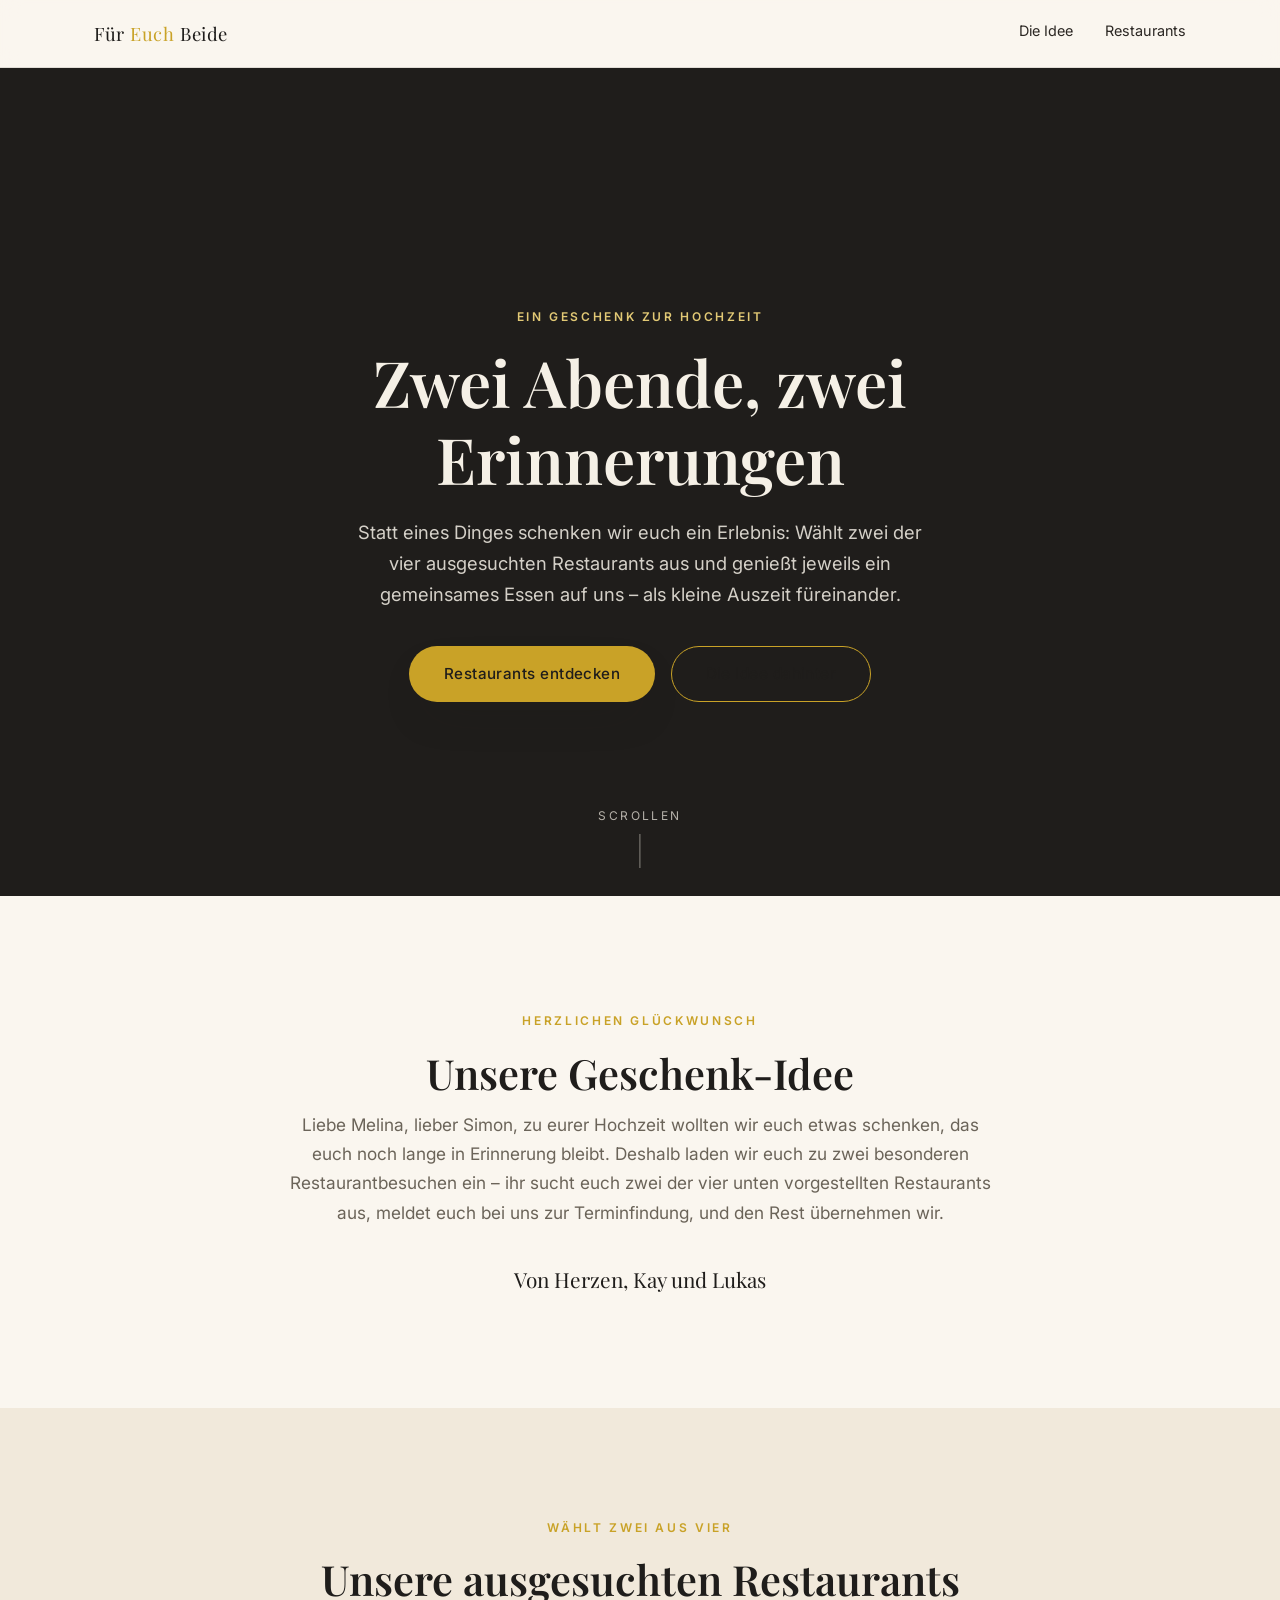
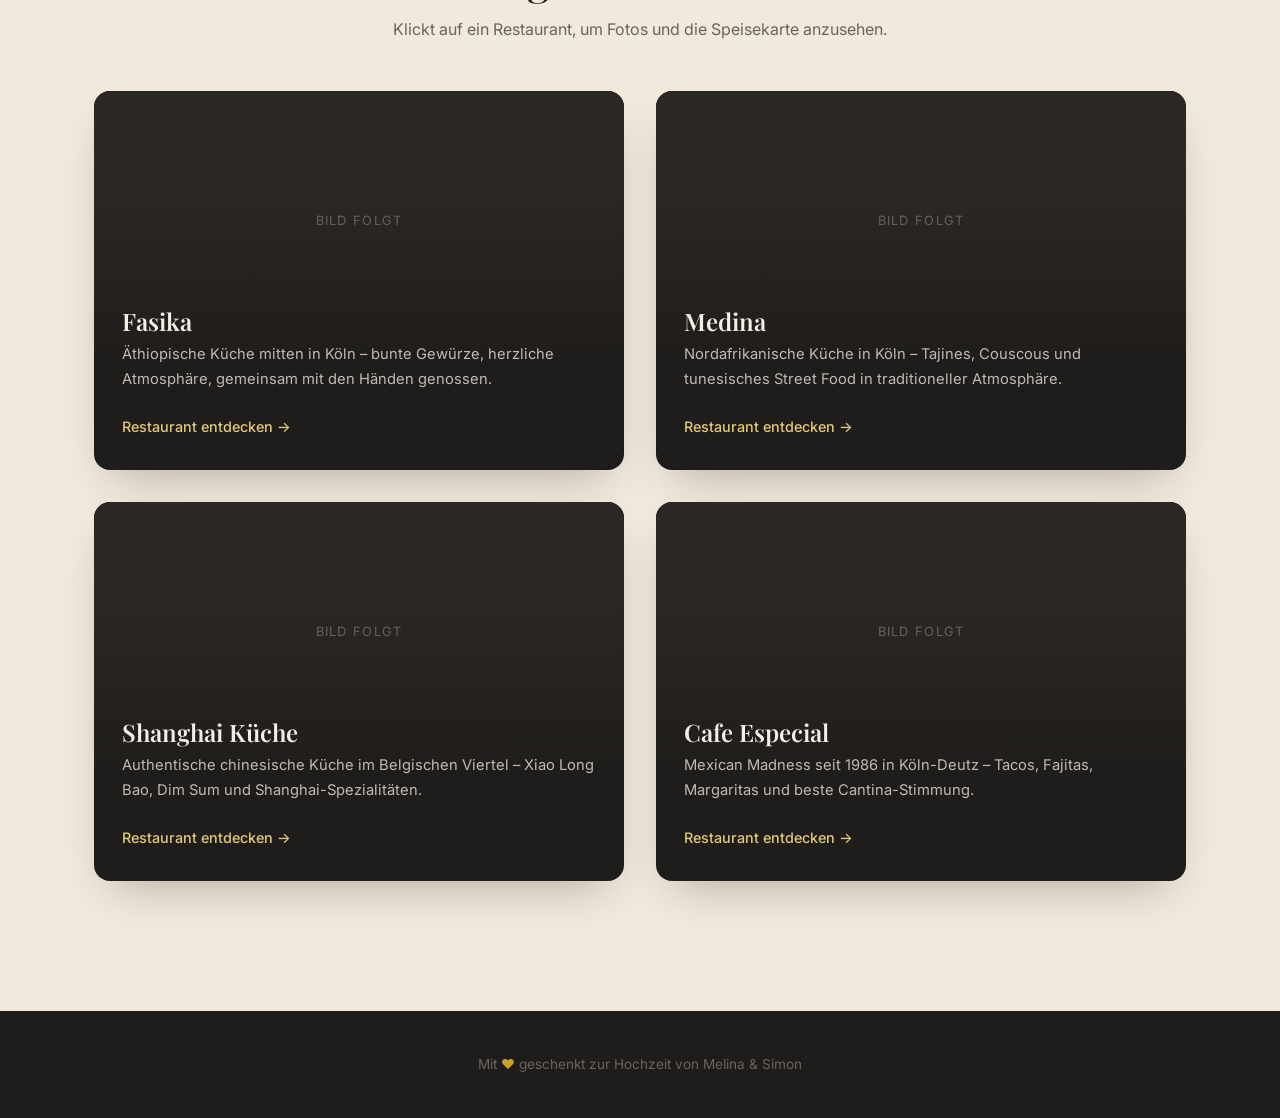
==== index.html @ e0342204 "initial commit" ====
<!DOCTYPE html>
<html lang="de">
<head>
  <meta charset="UTF-8" />
  <meta name="viewport" content="width=device-width, initial-scale=1.0" />
  <title>Unser Hochzeitsgeschenk für euch</title>
  <meta name="description" content="Ein kulinarisches Geschenk zur Hochzeit – wählt eines von vier Restaurants für ein gemeinsames Essen." />
  <link rel="preconnect" href="https://fonts.googleapis.com" />
  <link rel="preconnect" href="https://fonts.gstatic.com" crossorigin />
  <link href="https://fonts.googleapis.com/css2?family=Inter:wght@400;500;600&family=Playfair+Display:wght@500;600;700&display=swap" rel="stylesheet" />
  <link rel="stylesheet" href="assets/css/styles.css" />
  <script>
    // Fallback-Funktionen für fehlende Bilder – bewusst inline im <head>,
    // damit sie garantiert verfügbar sind, sobald ein <img>-Tag einen
    // Ladefehler auslöst (auch bevor assets/js/main.js geladen ist).
    function handleCardImgError(img) {
      img.style.display = "none";
      var label = img.nextElementSibling;
      if (label) label.classList.add("show");
    }
    function handleGalleryImgError(img) {
      var item = img.closest(".gallery-item");
      if (!item) return;
      item.classList.add("is-placeholder");
      item.removeAttribute("data-full");
      item.innerHTML = '<span class="icon">🖼️</span><span>Bild folgt</span>';
    }
  </script>
</head>
<body>

  <header class="site-header">
    <div class="header-inner">
      <a href="index.html" class="logo">Für <span>Euch</span> Beide</a>
      <nav class="main-nav">
        <a href="#story">Die Idee</a>
        <a href="#restaurants">Restaurants</a>
      </nav>
      <button class="nav-toggle" aria-label="Menü öffnen" aria-expanded="false">☰</button>
    </div>
  </header>

  <main>
    <!-- HERO -->
    <section class="hero" id="hero">
      <div class="hero-content">
        <span class="eyebrow">Ein Geschenk zur Hochzeit</span>
        <h1>Zwei Abende, zwei Erinnerungen</h1>
        <p class="lead">
          Statt eines Dinges schenken wir euch ein Erlebnis: Wählt zwei der vier
          ausgesuchten Restaurants aus und genießt jeweils ein gemeinsames Essen
          auf uns – als kleine Auszeit füreinander.
        </p>
        <div class="hero-actions">
          <a href="#restaurants" class="btn btn-primary">Restaurants entdecken</a>
          <a href="#story" class="btn btn-secondary">Die Idee dahinter</a>
        </div>
      </div>
      <div class="scroll-hint">
        <span>Scrollen</span>
        <span class="line"></span>
      </div>
    </section>

    <!-- STORY -->
    <section class="story" id="story">
      <div class="container reveal">
        <span class="eyebrow">Herzlichen Glückwunsch</span>
        <h2 class="section-title">Unsere Geschenk-Idee</h2>
        <p>
          Liebe Melina, lieber Simon, zu eurer Hochzeit wollten wir euch etwas
          schenken, das euch noch lange in Erinnerung bleibt. Deshalb laden wir
          euch zu zwei besonderen Restaurantbesuchen ein – ihr sucht euch zwei
          der vier unten vorgestellten Restaurants aus, meldet euch bei uns zur
          Terminfindung, und den Rest übernehmen wir.
        </p>
        <p class="signature">Von Herzen, Kay und Lukas</p>
      </div>
    </section>

    <!-- RESTAURANTS -->
    <section class="restaurants" id="restaurants">
      <div class="container">
        <span class="eyebrow" style="display:block;text-align:center;">Wählt zwei aus vier</span>
        <h2 class="section-title reveal">Unsere ausgesuchten Restaurants</h2>
        <p class="section-subtitle reveal">
          Klickt auf ein Restaurant, um Fotos und die Speisekarte anzusehen.
        </p>

        <div class="card-grid">

          <article class="restaurant-card reveal">
            <div class="card-image">
              <img class="card-img" src="assets/images/restaurant-1/teaser.jpg" alt="Fasika" onerror="handleCardImgError(this)" />
              <span class="placeholder-label">Bild folgt</span>
            </div>
            <div class="card-body">
              <h3>Fasika</h3>
              <p>Äthiopische Küche mitten in Köln – bunte Gewürze, herzliche Atmosphäre, gemeinsam mit den Händen genossen.</p>
              <a href="restaurants/restaurant-1.html" class="card-link">Restaurant entdecken →</a>
            </div>
          </article>

          <article class="restaurant-card reveal">
            <div class="card-image">
              <img class="card-img" src="assets/images/restaurant-2/teaser.jpg" alt="Medina" onerror="handleCardImgError(this)" />
              <span class="placeholder-label">Bild folgt</span>
            </div>
            <div class="card-body">
              <h3>Medina</h3>
              <p>Nordafrikanische Küche in Köln – Tajines, Couscous und tunesisches Street Food in traditioneller Atmosphäre.</p>
              <a href="restaurants/restaurant-2.html" class="card-link">Restaurant entdecken →</a>
            </div>
          </article>

          <article class="restaurant-card reveal">
            <div class="card-image">
              <img class="card-img" src="assets/images/restaurant-3/teaser.jpg" alt="Shanghai Küche" onerror="handleCardImgError(this)" />
              <span class="placeholder-label">Bild folgt</span>
            </div>
            <div class="card-body">
              <h3>Shanghai Küche</h3>
              <p>Authentische chinesische Küche im Belgischen Viertel – Xiao Long Bao, Dim Sum und Shanghai-Spezialitäten.</p>
              <a href="restaurants/restaurant-3.html" class="card-link">Restaurant entdecken →</a>
            </div>
          </article>

          <article class="restaurant-card reveal">
            <div class="card-image">
              <img class="card-img" src="assets/images/restaurant-4/teaser.jpg" alt="Cafe Especial" onerror="handleCardImgError(this)" />
              <span class="placeholder-label">Bild folgt</span>
            </div>
            <div class="card-body">
              <h3>Cafe Especial</h3>
              <p>Mexican Madness seit 1986 in Köln-Deutz – Tacos, Fajitas, Margaritas und beste Cantina-Stimmung.</p>
              <a href="restaurants/restaurant-4.html" class="card-link">Restaurant entdecken →</a>
            </div>
          </article>

        </div>
      </div>
    </section>
  </main>

  <footer class="site-footer">
    <p>Mit <span class="heart">♥</span> geschenkt zur Hochzeit von Melina &amp; Simon</p>
  </footer>

  <script src="assets/js/main.js"></script>
</body>
</html>
---- assets/css/styles.css ----
/* =========================================================
   Hochzeitsgeschenk-Website – Zentrales Stylesheet
   Farbwelt: Anthrazit / Creme mit Gold-Akzenten
   ========================================================= */

:root {
  --color-bg: #faf6ef;
  --color-bg-alt: #f1e9db;
  --color-bg-dark: #1f1d1b;
  --color-bg-dark-alt: #2a2724;
  --color-text: #2b2723;
  --color-text-light: #f5f0e6;
  --color-text-muted: #6b6459;
  --color-gold: #c9a227;
  --color-gold-light: #e2c975;
  --color-border: rgba(43, 39, 35, 0.12);

  --font-heading: "Playfair Display", Georgia, serif;
  --font-body: "Inter", "Segoe UI", sans-serif;

  --radius: 16px;
  --radius-sm: 8px;
  --shadow-soft: 0 20px 45px -20px rgba(31, 29, 27, 0.35);
  --transition: 0.35s ease;
  --max-width: 1140px;
}

/* ---------- Reset & Grundlagen ---------- */
* { margin: 0; padding: 0; box-sizing: border-box; }
html { scroll-behavior: smooth; }
body {
  font-family: var(--font-body);
  color: var(--color-text);
  background: var(--color-bg);
  line-height: 1.7;
  -webkit-font-smoothing: antialiased;
  overflow-x: hidden;
}
img { max-width: 100%; display: block; }
a { color: inherit; text-decoration: none; }
ul { list-style: none; }
h1, h2, h3 {
  font-family: var(--font-heading);
  font-weight: 600;
  line-height: 1.2;
  color: var(--color-bg-dark);
}
h1 { font-size: clamp(2.4rem, 5vw, 4rem); }
h2 { font-size: clamp(1.8rem, 3.5vw, 2.6rem); }
h3 { font-size: clamp(1.2rem, 2vw, 1.5rem); }
p { color: var(--color-text-muted); }

.container {
  max-width: var(--max-width);
  margin: 0 auto;
  padding: 0 24px;
}

.eyebrow {
  display: inline-block;
  text-transform: uppercase;
  letter-spacing: 0.22em;
  font-size: 0.75rem;
  color: var(--color-gold);
  font-weight: 600;
  margin-bottom: 1rem;
}

.section-title { text-align: center; margin-bottom: 0.75rem; }
.section-subtitle {
  text-align: center;
  max-width: 620px;
  margin: 0 auto 3rem;
}

/* ---------- Buttons ---------- */
.btn {
  display: inline-flex;
  align-items: center;
  justify-content: center;
  gap: 0.5rem;
  padding: 0.9rem 2.1rem;
  border-radius: 999px;
  font-size: 0.95rem;
  font-weight: 500;
  letter-spacing: 0.03em;
  transition: transform var(--transition), box-shadow var(--transition),
    background var(--transition), color var(--transition);
  border: 1px solid transparent;
  cursor: pointer;
}
.btn-primary {
  background: var(--color-gold);
  color: var(--color-bg-dark);
  box-shadow: var(--shadow-soft);
}
.btn-primary:hover { transform: translateY(-2px); background: var(--color-gold-light); }
.btn-secondary {
  background: transparent;
  border-color: var(--color-gold);
  color: var(--color-bg-dark);
}
.btn-secondary:hover {
  background: var(--color-gold);
  color: var(--color-bg-dark);
  transform: translateY(-2px);
}

/* ---------- Scroll-Reveal Animation ---------- */
.reveal {
  opacity: 0;
  transform: translateY(28px);
  transition: opacity 0.8s ease, transform 0.8s ease;
}
.reveal.is-visible { opacity: 1; transform: none; }

/* ---------- Header ---------- */
.site-header {
  position: sticky;
  top: 0;
  z-index: 50;
  backdrop-filter: blur(10px);
  background: rgba(250, 246, 239, 0.72);
  border-bottom: 1px solid var(--color-border);
  transition: background var(--transition), box-shadow var(--transition);
}
.site-header.is-scrolled {
  background: rgba(250, 246, 239, 0.96);
  box-shadow: 0 10px 30px -20px rgba(0, 0, 0, 0.35);
}
.header-inner {
  display: flex;
  align-items: center;
  justify-content: space-between;
  padding: 18px 24px;
  max-width: var(--max-width);
  margin: 0 auto;
}
.logo {
  font-family: var(--font-heading);
  font-size: 1.15rem;
  letter-spacing: 0.03em;
  color: var(--color-bg-dark);
}
.logo span { color: var(--color-gold); }
.main-nav { display: flex; gap: 2rem; font-size: 0.9rem; }
.main-nav a { position: relative; padding-bottom: 4px; }
.main-nav a::after {
  content: "";
  position: absolute;
  left: 0;
  bottom: 0;
  width: 0;
  height: 1px;
  background: var(--color-gold);
  transition: width var(--transition);
}
.main-nav a:hover::after { width: 100%; }
.back-link {
  font-size: 0.9rem;
  display: inline-flex;
  align-items: center;
  gap: 0.4rem;
  color: var(--color-bg-dark);
  transition: color var(--transition);
}
.back-link:hover { color: var(--color-gold); }

/* ---------- Hero ---------- */
.hero {
  position: relative;
  min-height: 92vh;
  display: flex;
  align-items: center;
  justify-content: center;
  text-align: center;
  background: linear-gradient(180deg, rgba(31,29,27,0.55), rgba(31,29,27,0.75)),
    url("../images/hero/hero.jpg") center/cover no-repeat;
  background-color: var(--color-bg-dark);
  color: var(--color-text-light);
  padding: 120px 24px 80px;
}
.hero-content { max-width: 760px; }
.hero .eyebrow { color: var(--color-gold-light); }
.hero h1 { color: var(--color-text-light); margin-bottom: 1.2rem; }
.hero p.lead {
  color: rgba(245, 240, 230, 0.85);
  font-size: 1.15rem;
  max-width: 600px;
  margin: 0 auto 2.2rem;
}
.hero-actions { display: flex; gap: 1rem; justify-content: center; flex-wrap: wrap; }
.scroll-hint {
  position: absolute;
  bottom: 28px;
  left: 50%;
  transform: translateX(-50%);
  font-size: 0.75rem;
  letter-spacing: 0.2em;
  text-transform: uppercase;
  color: rgba(245, 240, 230, 0.7);
  display: flex;
  flex-direction: column;
  align-items: center;
  gap: 8px;
}
.scroll-hint .line {
  width: 1px;
  height: 34px;
  background: rgba(245, 240, 230, 0.5);
  animation: scrollPulse 2s ease-in-out infinite;
}
@keyframes scrollPulse {
  0%, 100% { transform: scaleY(0.6); opacity: 0.4; }
  50% { transform: scaleY(1); opacity: 1; }
}

/* ---------- Story / Intro ---------- */
.story {
  padding: 110px 0;
  text-align: center;
}
.story .container { max-width: 760px; }
.story p { font-size: 1.08rem; }
.story .signature {
  margin-top: 2.2rem;
  font-family: var(--font-heading);
  font-size: 1.3rem;
  color: var(--color-bg-dark);
}

/* ---------- Restaurant-Karten (Landingpage) ---------- */
.restaurants {
  padding: 40px 0 130px;
  background: var(--color-bg-alt);
  padding-top: 110px;
}
.card-grid {
  display: grid;
  grid-template-columns: repeat(2, 1fr);
  gap: 32px;
}
.restaurant-card {
  position: relative;
  border-radius: var(--radius);
  overflow: hidden;
  background: var(--color-bg-dark);
  box-shadow: var(--shadow-soft);
  transition: transform var(--transition);
}
.restaurant-card:hover { transform: translateY(-6px); }
.card-image {
  height: 260px;
  background-color: var(--color-bg-dark-alt);
  position: relative;
  overflow: hidden;
}
.card-image::after {
  content: "";
  position: absolute;
  inset: 0;
  z-index: 1;
  background: linear-gradient(180deg, rgba(31,29,27,0) 40%, rgba(31,29,27,0.9) 100%);
}
.card-img {
  position: absolute;
  inset: 0;
  width: 100%;
  height: 100%;
  object-fit: cover;
  z-index: 0;
}
.card-image .placeholder-label {
  position: absolute;
  inset: 0;
  display: none;
  align-items: center;
  justify-content: center;
  color: rgba(245, 240, 230, 0.35);
  font-size: 0.8rem;
  letter-spacing: 0.1em;
  text-transform: uppercase;
  z-index: 1;
}
.card-image .placeholder-label.show { display: flex; }
.card-body {
  position: relative;
  z-index: 1;
  padding: 26px 28px 30px;
  margin-top: -70px;
}
.card-body h3 { color: var(--color-text-light); margin-bottom: 6px; }
.card-body p {
  color: rgba(245, 240, 230, 0.75);
  font-size: 0.92rem;
  margin-bottom: 1.3rem;
}
.card-link {
  display: inline-flex;
  align-items: center;
  gap: 0.5rem;
  color: var(--color-gold-light);
  font-size: 0.9rem;
  font-weight: 500;
  border-bottom: 1px solid transparent;
  transition: border-color var(--transition), gap var(--transition);
}
.card-link:hover { border-color: var(--color-gold-light); gap: 0.75rem; }

/* ---------- Footer ---------- */
.site-footer {
  background: var(--color-bg-dark);
  color: rgba(245, 240, 230, 0.65);
  text-align: center;
  padding: 42px 24px;
  font-size: 0.85rem;
}
.site-footer .heart { color: var(--color-gold); }

/* ---------- Restaurant-Detailseite: Banner ---------- */
.restaurant-hero {
  position: relative;
  min-height: 58vh;
  display: flex;
  align-items: flex-end;
  background: linear-gradient(180deg, rgba(31,29,27,0.25), rgba(31,29,27,0.85)),
    var(--hero-image, none) center/cover no-repeat;
  background-color: var(--color-bg-dark);
  color: var(--color-text-light);
  padding: 140px 24px 60px;
}
.restaurant-hero .container { width: 100%; }
.restaurant-hero h1 { color: var(--color-text-light); }
.restaurant-hero .eyebrow { color: var(--color-gold-light); }
.restaurant-hero .intro-text {
  max-width: 620px;
  color: rgba(245, 240, 230, 0.85);
  margin-top: 0.8rem;
}

.restaurant-info {
  padding: 90px 0 20px;
}
.info-meta {
  display: flex;
  flex-wrap: wrap;
  gap: 2.4rem;
  margin-top: 1.6rem;
  border-top: 1px solid var(--color-border);
  padding-top: 1.6rem;
}
.info-meta div span {
  display: block;
  font-size: 0.75rem;
  text-transform: uppercase;
  letter-spacing: 0.14em;
  color: var(--color-gold);
  margin-bottom: 4px;
}
.info-meta div strong { font-family: var(--font-heading); font-size: 1.05rem; color: var(--color-bg-dark); }

/* ---------- Bildergalerie ---------- */
.gallery {
  padding: 60px 0 110px;
}
.gallery-grid {
  display: grid;
  grid-template-columns: repeat(3, 1fr);
  gap: 18px;
}
.gallery-item {
  position: relative;
  border-radius: var(--radius-sm);
  overflow: hidden;
  aspect-ratio: 4 / 3;
  background: var(--color-bg-alt);
  cursor: pointer;
  border: 1px solid var(--color-border);
}
.gallery-item img {
  width: 100%;
  height: 100%;
  object-fit: cover;
  transition: transform 0.5s ease;
}
.gallery-item:hover img { transform: scale(1.06); }
.gallery-item.is-placeholder {
  display: flex;
  align-items: center;
  justify-content: center;
  flex-direction: column;
  gap: 6px;
  color: var(--color-text-muted);
  cursor: default;
  font-size: 0.8rem;
  text-align: center;
  padding: 12px;
}
.gallery-item.is-placeholder .icon { font-size: 1.6rem; opacity: 0.5; }

/* Lightbox */
.lightbox {
  position: fixed;
  inset: 0;
  background: rgba(20, 18, 16, 0.92);
  display: none;
  align-items: center;
  justify-content: center;
  z-index: 999;
  padding: 24px;
}
.lightbox.is-open { display: flex; }
.lightbox img {
  max-width: 90vw;
  max-height: 85vh;
  border-radius: var(--radius-sm);
  box-shadow: 0 30px 60px -20px rgba(0,0,0,0.6);
}
.lightbox-close,
.lightbox-prev,
.lightbox-next {
  position: absolute;
  background: rgba(245, 240, 230, 0.1);
  border: 1px solid rgba(245, 240, 230, 0.3);
  color: var(--color-text-light);
  width: 44px;
  height: 44px;
  border-radius: 50%;
  display: flex;
  align-items: center;
  justify-content: center;
  cursor: pointer;
  font-size: 1.1rem;
  transition: background var(--transition);
}
.lightbox-close:hover,
.lightbox-prev:hover,
.lightbox-next:hover { background: rgba(245, 240, 230, 0.25); }
.lightbox-close { top: 24px; right: 24px; }
.lightbox-prev { left: 24px; top: 50%; transform: translateY(-50%); }
.lightbox-next { right: 24px; top: 50%; transform: translateY(-50%); }

/* ---------- Speisekarte ---------- */
.menu {
  padding: 20px 0 130px;
  background: var(--color-bg-alt);
  padding-top: 110px;
}
.menu-categories {
  display: grid;
  gap: 56px;
  margin-top: 3rem;
}
.menu-category h3 {
  position: relative;
  margin-bottom: 1.6rem;
  padding-bottom: 0.8rem;
  border-bottom: 1px solid var(--color-border);
}
.menu-category h3::after {
  content: "";
  position: absolute;
  left: 0;
  bottom: -1px;
  width: 46px;
  height: 2px;
  background: var(--color-gold);
}
.menu-items { display: grid; gap: 1.4rem; }
.menu-item {
  display: flex;
  justify-content: space-between;
  align-items: baseline;
  gap: 1.2rem;
}
.menu-item-info h4 {
  font-family: var(--font-heading);
  font-weight: 600;
  font-size: 1.08rem;
  color: var(--color-bg-dark);
  margin-bottom: 4px;
}
.menu-item-info p {
  font-size: 0.88rem;
  color: var(--color-text-muted);
  max-width: 480px;
}
.menu-item-price {
  font-family: var(--font-heading);
  color: var(--color-gold);
  font-weight: 600;
  white-space: nowrap;
}
.menu-note {
  margin-top: 2.5rem;
  font-size: 0.85rem;
  text-align: center;
  color: var(--color-text-muted);
}

/* ---------- Mobile Navigation ---------- */
.nav-toggle {
  display: none;
  background: none;
  border: none;
  font-size: 1.4rem;
  color: var(--color-bg-dark);
  cursor: pointer;
}

/* =========================================================
   Responsive
   ========================================================= */
@media (max-width: 860px) {
  .card-grid { grid-template-columns: 1fr; }
  .gallery-grid { grid-template-columns: repeat(2, 1fr); }
  .main-nav {
    position: absolute;
    top: 100%;
    left: 0;
    right: 0;
    background: var(--color-bg);
    flex-direction: column;
    gap: 0;
    padding: 8px 24px 18px;
    border-bottom: 1px solid var(--color-border);
    display: none;
  }
  .main-nav.is-open { display: flex; }
  .main-nav a { padding: 12px 0; border-bottom: 1px solid var(--color-border); }
  .main-nav a::after { display: none; }
  .nav-toggle { display: inline-flex; }
  .info-meta { gap: 1.4rem; }
}

@media (max-width: 560px) {
  .gallery-grid { grid-template-columns: 1fr 1fr; }
  .hero { min-height: 100vh; }
  .menu-item { flex-direction: column; align-items: flex-start; gap: 0.3rem; }
}
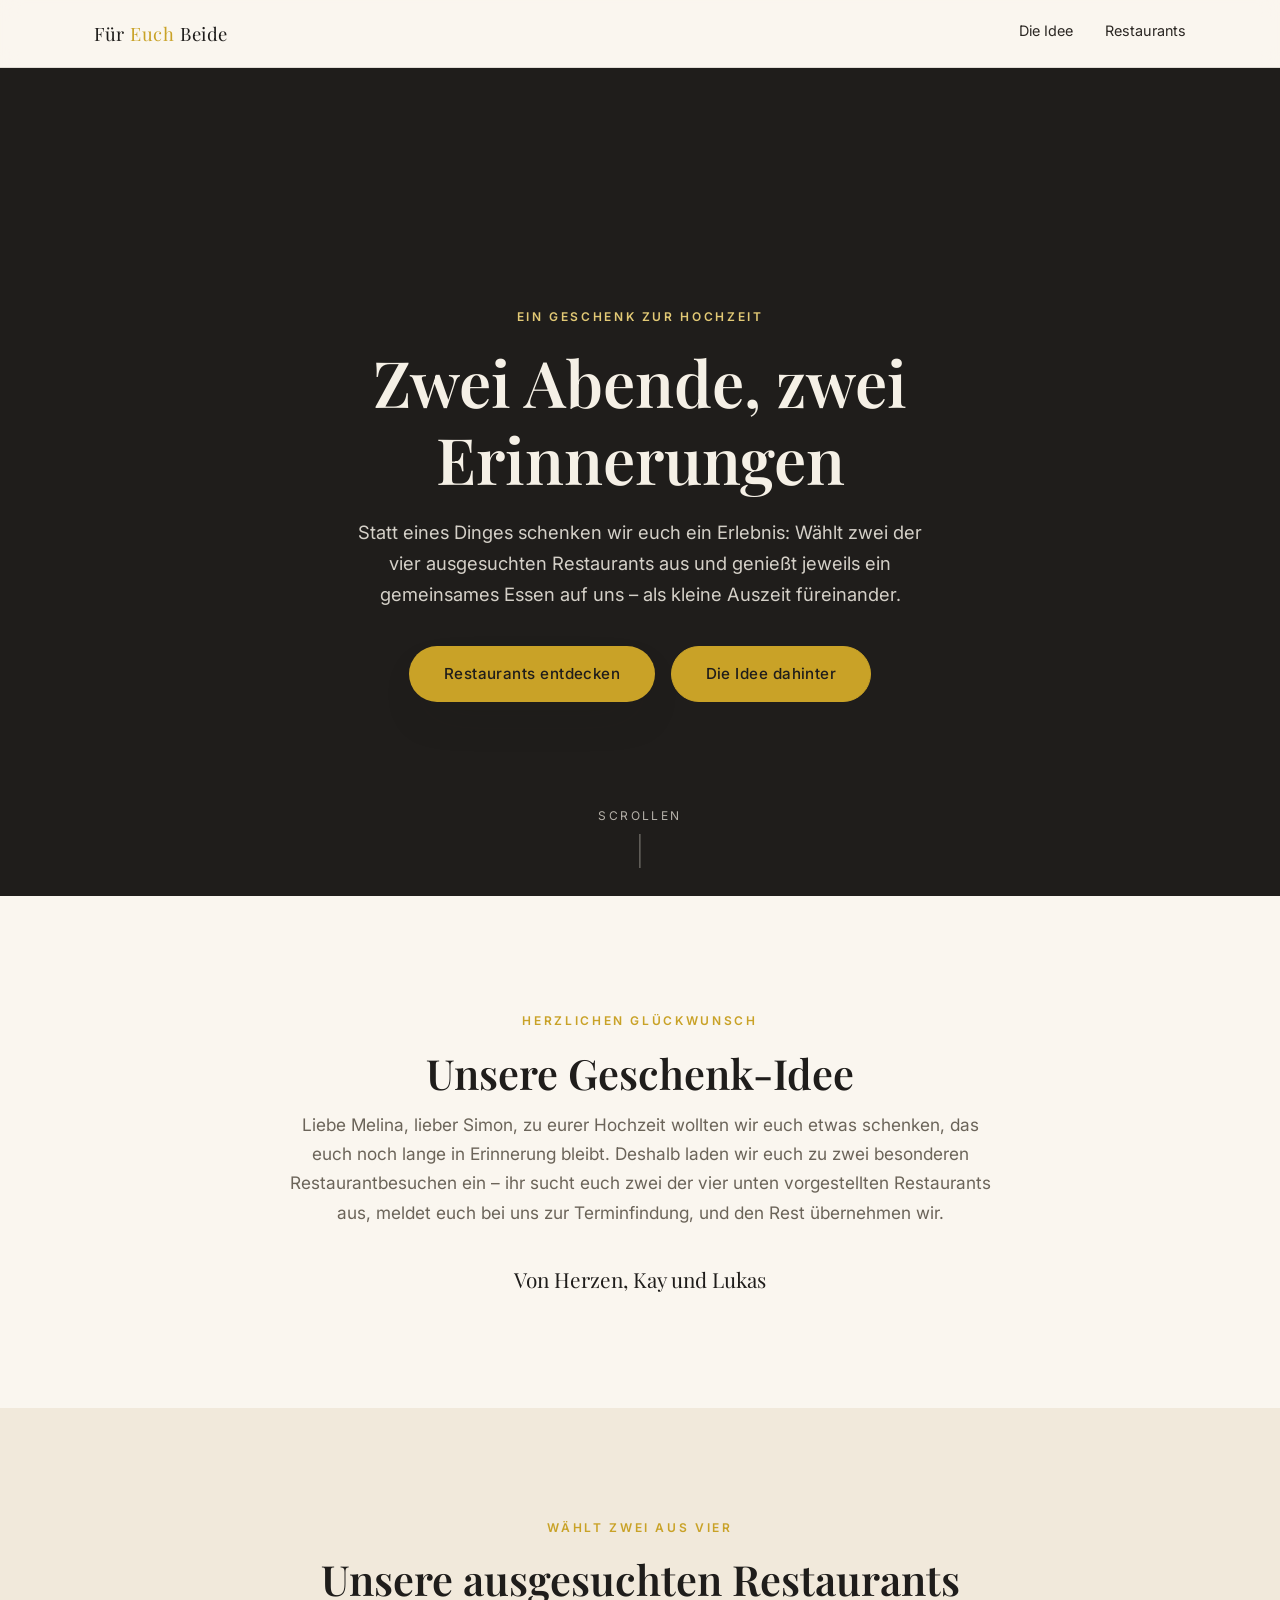
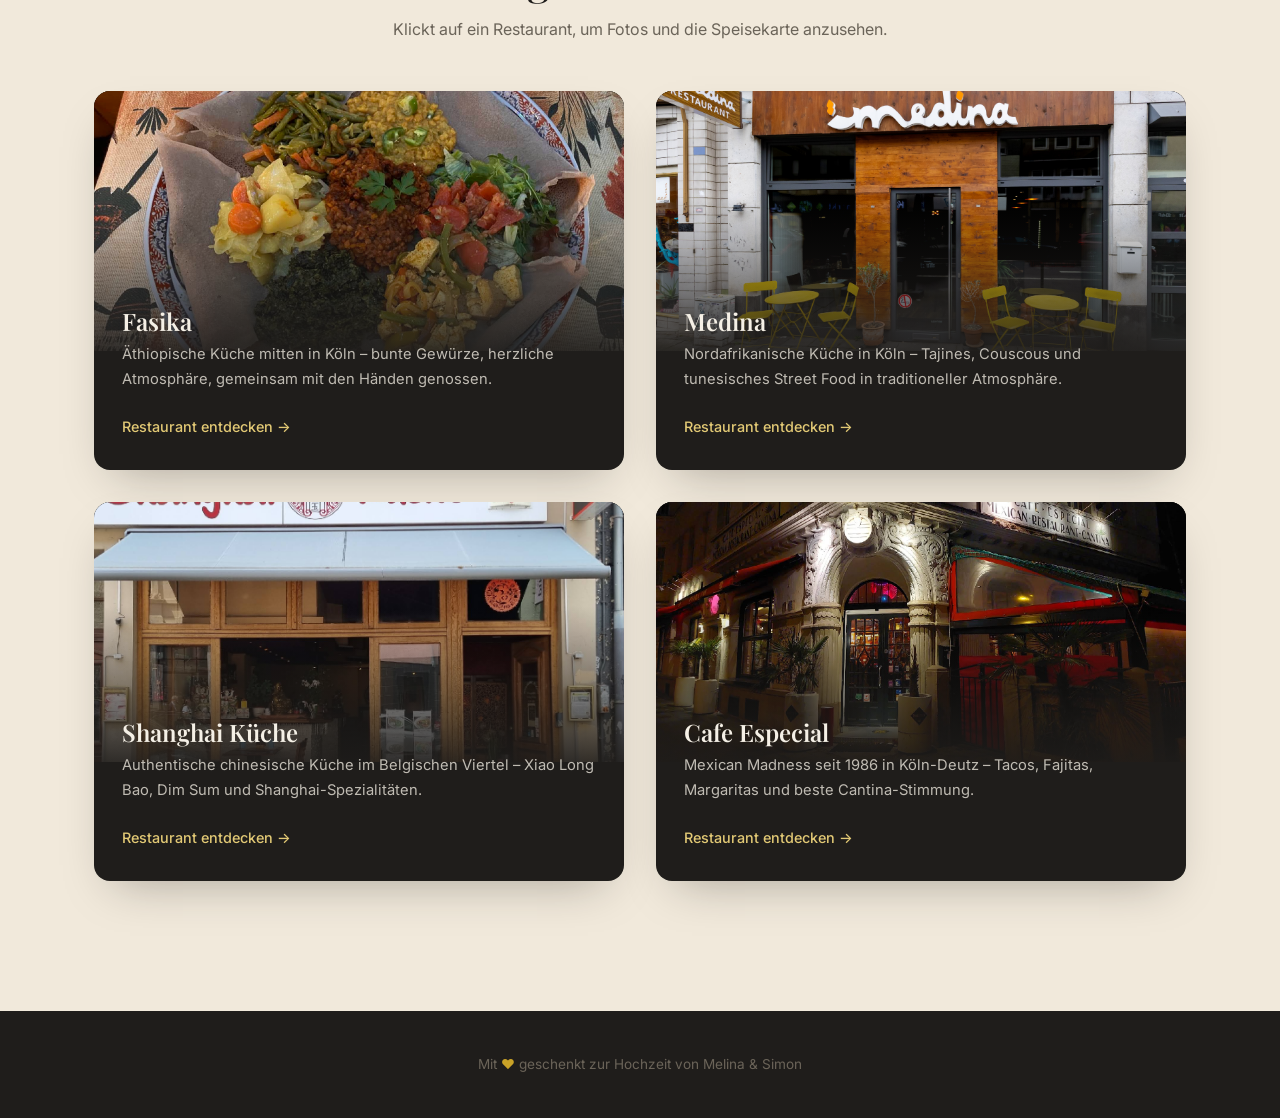
==== commit 07cd2243: "update" ====
--- a/index.html
+++ b/index.html
@@ -91,7 +91,7 @@
 
           <article class="restaurant-card reveal">
             <div class="card-image">
-              <img class="card-img" src="assets/images/restaurant-1/teaser.jpg" alt="Fasika" onerror="handleCardImgError(this)" />
+              <img class="card-img" src="assets/images/restaurant-1/teaser.png" alt="Fasika" onerror="handleCardImgError(this)" />
               <span class="placeholder-label">Bild folgt</span>
             </div>
             <div class="card-body">
@@ -103,7 +103,7 @@
 
           <article class="restaurant-card reveal">
             <div class="card-image">
-              <img class="card-img" src="assets/images/restaurant-2/teaser.jpg" alt="Medina" onerror="handleCardImgError(this)" />
+              <img class="card-img" src="assets/images/restaurant-2/teaser.png" alt="Medina" onerror="handleCardImgError(this)" />
               <span class="placeholder-label">Bild folgt</span>
             </div>
             <div class="card-body">
@@ -115,7 +115,7 @@
 
           <article class="restaurant-card reveal">
             <div class="card-image">
-              <img class="card-img" src="assets/images/restaurant-3/teaser.jpg" alt="Shanghai Küche" onerror="handleCardImgError(this)" />
+              <img class="card-img" src="assets/images/restaurant-3/teaser.png" alt="Shanghai Küche" onerror="handleCardImgError(this)" />
               <span class="placeholder-label">Bild folgt</span>
             </div>
             <div class="card-body">
@@ -127,7 +127,7 @@
 
           <article class="restaurant-card reveal">
             <div class="card-image">
-              <img class="card-img" src="assets/images/restaurant-4/teaser.jpg" alt="Cafe Especial" onerror="handleCardImgError(this)" />
+              <img class="card-img" src="assets/images/restaurant-4/teaser.png" alt="Cafe Especial" onerror="handleCardImgError(this)" />
               <span class="placeholder-label">Bild folgt</span>
             </div>
             <div class="card-body">
--- a/assets/css/styles.css
+++ b/assets/css/styles.css
@@ -96,15 +96,11 @@
 }
 .btn-primary:hover { transform: translateY(-2px); background: var(--color-gold-light); }
 .btn-secondary {
-  background: transparent;
+  background: var(--color-gold);
   border-color: var(--color-gold);
   color: var(--color-bg-dark);
 }
-.btn-secondary:hover {
-  background: var(--color-gold);
-  color: var(--color-bg-dark);
-  transform: translateY(-2px);
-}
+.btn-secondary:hover { transform: translateY(-2px); background: var(--color-gold-light); }
 
 /* ---------- Scroll-Reveal Animation ---------- */
 .reveal {
